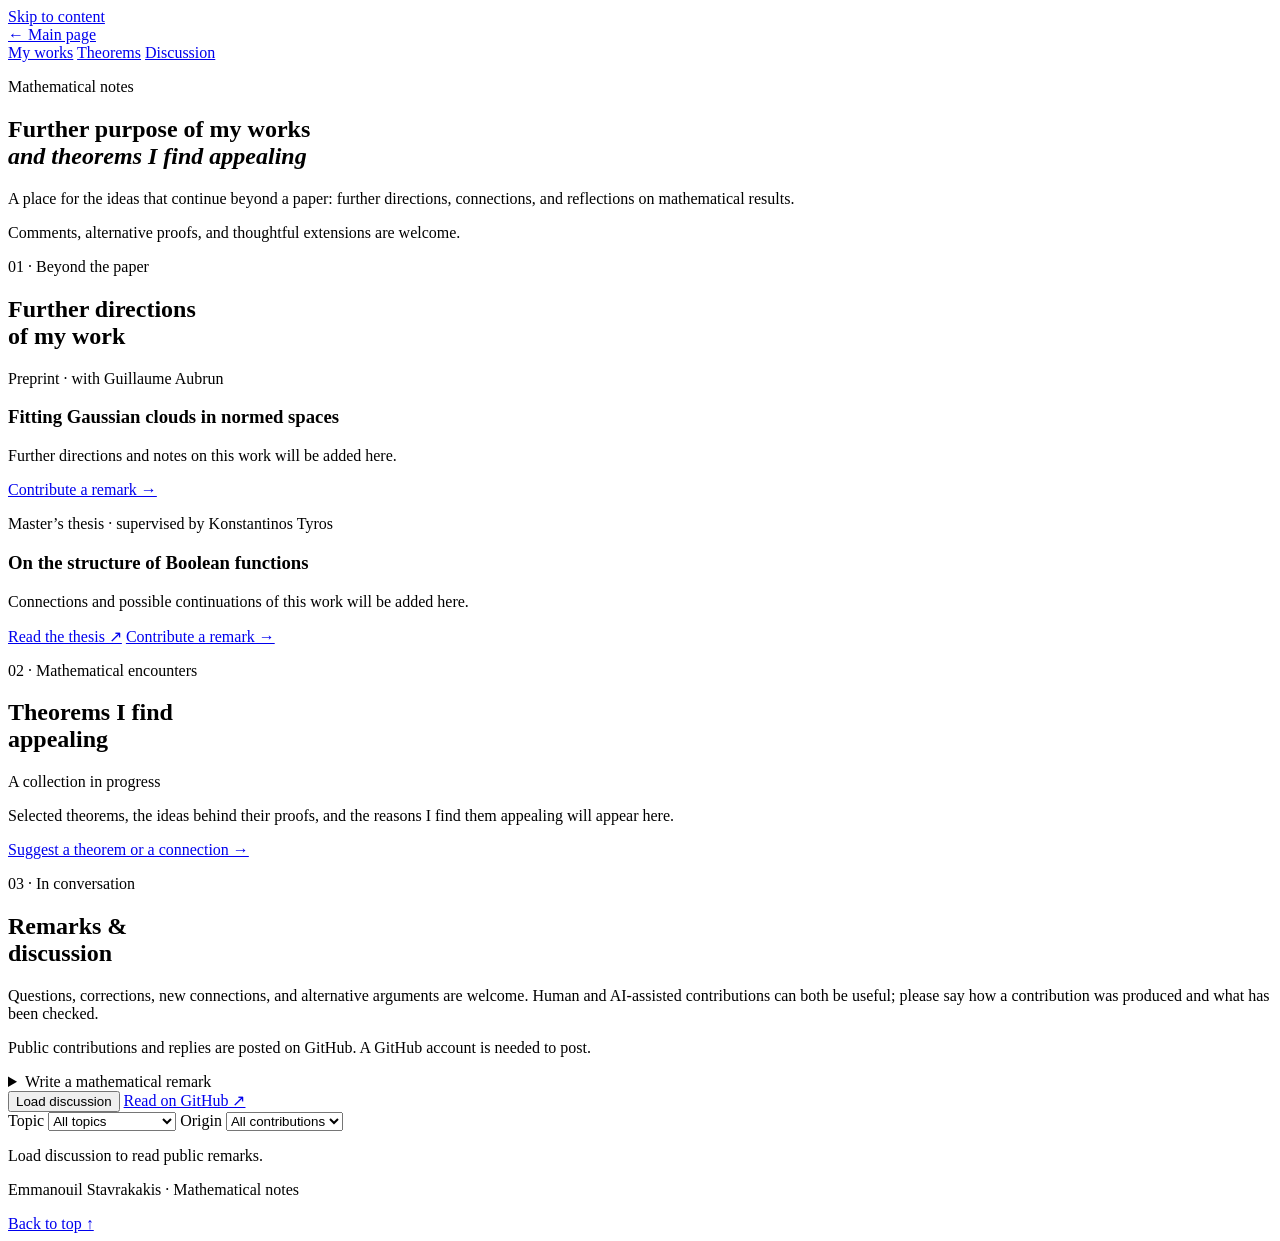
==== notebook.html @ df16bec6 "Add files via upload" ====
<!doctype html>
<html lang="en">
<head>
  <meta charset="utf-8">
  <meta name="viewport" content="width=device-width, initial-scale=1">
  <title>Mathematical notes | Emmanouil Stavrakakis</title>
  <meta name="description" content="Further purpose of my works and theorems I find appealing: mathematical notes, future directions, and discussion.">
  <meta name="color-scheme" content="light">
  <link rel="stylesheet" href="assets/notes.css">
  <script src="assets/notes.js" defer></script>
  <script src="assets/discussion.js" defer></script>
</head>
<body>
  <!-- EDITING GUIDE
    All visible text is here. Edit it with GitHub's pencil button.
    Search for EDIT below to find the main sections.
    Copy the commented article templates to add a direction or theorem.
    Styling is in assets/notes.css; discussion behaviour is in assets/*.js.
  -->
  <div id="math-notebook" data-preview="false"
       data-repository="emmanouilstavrakakis/emmanouilstavrakakis.github.io">
    <a class="nb-skip" href="#notes-main">Skip to content</a>
    <div class="nb-wrap">
      <header class="nb-header">
        <a class="nb-back" href="index.html">← Main page</a>
        <nav aria-label="Notes navigation">
          <a href="#directions">My works</a>
          <a href="#theorems">Theorems</a>
          <a href="#discussion">Discussion</a>
        </nav>
      </header>

      <main id="notes-main">
        <!-- EDIT: page title and introduction. -->
        <section class="nb-intro" aria-labelledby="notes-title">
          <p class="nb-eyebrow">Mathematical notes</p>
          <h1 id="notes-title">Further purpose of my works<br>
            <em>and theorems I find appealing</em></h1>
          <p class="nb-lead">A place for the ideas that continue beyond a paper:
            further directions, connections, and reflections on mathematical results.</p>
          <p class="nb-intro-note">Comments, alternative proofs, and thoughtful extensions are welcome.</p>
        </section>

        <!-- EDIT: future directions and notes on your own work. -->
        <section class="nb-section" id="directions" aria-labelledby="directions-title">
          <div class="nb-section-heading">
            <p class="nb-eyebrow">01 · Beyond the paper</p>
            <h2 id="directions-title">Further directions<br>of my work</h2>
          </div>
          <div class="nb-section-content">
            <article class="nb-entry" id="gaussian-clouds">
              <p class="nb-entry-label">Preprint · with Guillaume Aubrun</p>
              <h3>Fitting Gaussian clouds in normed spaces</h3>
              <!-- EDIT: replace this paragraph with your actual directions,
                   motivation, extensions, or clarifications for the paper. -->
              <p class="nb-pending">Further directions and notes on this work will be added here.</p>
              <a class="nb-small" href="#discussion" data-topic="gaussian-clouds">Contribute a remark →</a>
            </article>

            <article class="nb-entry" id="boolean-functions">
              <p class="nb-entry-label">Master’s thesis · supervised by Konstantinos Tyros</p>
              <h3>On the structure of Boolean functions</h3>
              <!-- EDIT: replace this paragraph with your actual notes. -->
              <p class="nb-pending">Connections and possible continuations of this work will be added here.</p>
              <p class="nb-links">
                <a href="https://pergamos.lib.uoa.gr/uoa/dl/object/3471182">Read the thesis ↗</a>
                <a href="#discussion" data-topic="boolean-functions">Contribute a remark →</a>
              </p>
            </article>

            <!-- ADD ANOTHER WORK: copy this article outside the comment.
            <article class="nb-entry" id="your-work-short-name">
              <p class="nb-entry-label">Paper or note · collaborators</p>
              <h3>Your work title</h3>
              <p>Your motivation and further directions.</p>
              <p>Your related question, extension, or clarification.</p>
              <p><a href="https://your-paper-link">Read the work</a></p>
              <a href="#discussion" data-topic="general">Contribute a remark →</a>
            </article>
            -->
          </div>
        </section>

        <!-- EDIT: your own selection of theorems. No favourites have been assumed. -->
        <section class="nb-section" id="theorems" aria-labelledby="theorems-title">
          <div class="nb-section-heading">
            <p class="nb-eyebrow">02 · Mathematical encounters</p>
            <h2 id="theorems-title">Theorems I find<br>appealing</h2>
          </div>
          <div class="nb-section-content">
            <!-- Remove this placeholder when you add your first theorem. -->
            <div class="nb-theorem-placeholder">
              <p class="nb-entry-label">A collection in progress</p>
              <p>Selected theorems, the ideas behind their proofs, and the reasons
                I find them appealing will appear here.</p>
            </div>

            <!-- ADD A THEOREM: copy this article outside the comment, then edit it.
              For simple notation, use <var>x</var>, <sup>2</sup>, <sub>n</sub>.
              For more complex expressions, use native MathML, or describe the
              statement in prose and link to the original source.

            <article class="nb-entry" id="theorem-short-name">
              <p class="nb-entry-label">Theorem · author and year</p>
              <h3>The theorem's name</h3>
              <blockquote class="nb-statement">
                <p>State the theorem precisely, including all assumptions.</p>
              </blockquote>
              <h4>Why I find it appealing</h4>
              <p>Your own explanation of the idea, surprise, or connection.</p>
              <details class="nb-proof">
                <summary>The idea of the proof</summary>
                <p>Your proof sketch, or a link to a full proof.</p>
              </details>
              <p><a href="https://your-reference-link">Reference</a></p>
              <a href="#discussion" data-topic="theorems">Discuss this theorem →</a>
            </article>
            -->
            <a class="nb-small" href="#discussion" data-topic="theorems">Suggest a theorem or a connection →</a>
          </div>
        </section>

        <section class="nb-section" id="discussion" aria-labelledby="discussion-title">
          <div class="nb-section-heading">
            <p class="nb-eyebrow">03 · In conversation</p>
            <h2 id="discussion-title">Remarks &amp;<br>discussion</h2>
          </div>
          <div class="nb-section-content">
            <p class="nb-discussion-intro">Questions, corrections, new connections, and alternative
              arguments are welcome. Human and AI-assisted contributions can both be useful;
              please say how a contribution was produced and what has been checked.</p>
            <p class="nb-small nb-muted">Public contributions and replies are posted on GitHub.
              A GitHub account is needed to post.</p>

            <details class="nb-composer" id="nb-composer">
              <summary>Write a mathematical remark</summary>
              <form id="nb-contribution-form">
                <div class="nb-form-row">
                  <label for="nb-topic">Regarding
                    <select id="nb-topic" name="topic">
                      <option value="gaussian-clouds">Gaussian clouds</option>
                      <option value="boolean-functions">Boolean functions</option>
                      <option value="theorems">An appealing theorem</option>
                      <option value="general">A general connection or remark</option>
                    </select>
                  </label>
                  <label for="nb-origin">Contribution origin
                    <select id="nb-origin" name="origin">
                      <option value="Human">Human</option>
                      <option value="AI-assisted">AI-assisted</option>
                      <option value="AI-generated">AI-generated</option>
                    </select>
                  </label>
                </div>
                <label for="nb-title">Title
                  <input id="nb-title" name="title" maxlength="160" required
                    placeholder="The result, question, or connection">
                </label>
                <label for="nb-message">Mathematical remark
                  <textarea id="nb-message" name="message" rows="6" maxlength="20000" required
                    placeholder="State the idea and its assumptions. Include references, what you checked, and any gaps. For AI contributions, mention the tool used. LaTeX is welcome."></textarea>
                </label>
                <button class="nb-button nb-primary" type="submit">Prepare a draft</button>
                <p class="nb-small nb-muted">Nothing is posted automatically. You review and submit the draft on GitHub.</p>
              </form>
              <div id="nb-draft" hidden>
                <label for="nb-draft-body">Your draft
                  <textarea id="nb-draft-body" rows="8" readonly></textarea>
                </label>
                <div class="nb-actions">
                  <button class="nb-button" id="nb-copy-draft" type="button">Copy draft</button>
                  <a class="nb-button nb-primary" id="nb-open-draft" href="https://github.com/emmanouilstavrakakis/emmanouilstavrakakis.github.io/issues/new"
                    target="_blank" rel="noopener noreferrer">Review on GitHub ↗</a>
                </div>
                <p class="nb-small" id="nb-draft-status" role="status" aria-live="polite"></p>
              </div>
            </details>

            <div class="nb-discussion-tools">
              <button class="nb-button" id="nb-load-discussion" type="button">Load discussion</button>
              <a class="nb-small" id="nb-all-discussion"
                href="https://github.com/emmanouilstavrakakis/emmanouilstavrakakis.github.io/issues?q=is%3Aissue%20notebook%20in%3Atitle"
                target="_blank" rel="noopener noreferrer">Read on GitHub ↗</a>
            </div>
            <div class="nb-form-row nb-filters">
              <label for="nb-filter-paper">Topic
                <select id="nb-filter-paper">
                  <option value="all">All topics</option>
                  <option value="gaussian-clouds">Gaussian clouds</option>
                  <option value="boolean-functions">Boolean functions</option>
                  <option value="theorems">Theorems</option>
                  <option value="general">General remarks</option>
                </select>
              </label>
              <label for="nb-filter-origin">Origin
                <select id="nb-filter-origin">
                  <option value="all">All contributions</option>
                  <option value="Human">Human</option>
                  <option value="AI-assisted">AI-assisted</option>
                  <option value="AI-generated">AI-generated</option>
                  <option value="Unspecified">Unspecified</option>
                </select>
              </label>
            </div>
            <p class="nb-status" id="nb-discussion-status" role="status" aria-live="polite">Load discussion to read public remarks.</p>
            <div id="nb-threads"></div>
            <button class="nb-button" id="nb-more-discussion" type="button" hidden>Load more</button>
            <noscript><p>JavaScript is needed for inline discussion. You can still use the GitHub link to read and post.</p></noscript>
          </div>
        </section>
      </main>

      <footer class="nb-footer">
        <p>Emmanouil Stavrakakis · Mathematical notes</p>
        <a href="#notes-main">Back to top ↑</a>
      </footer>
    </div>
  </div>
</body>
</html>
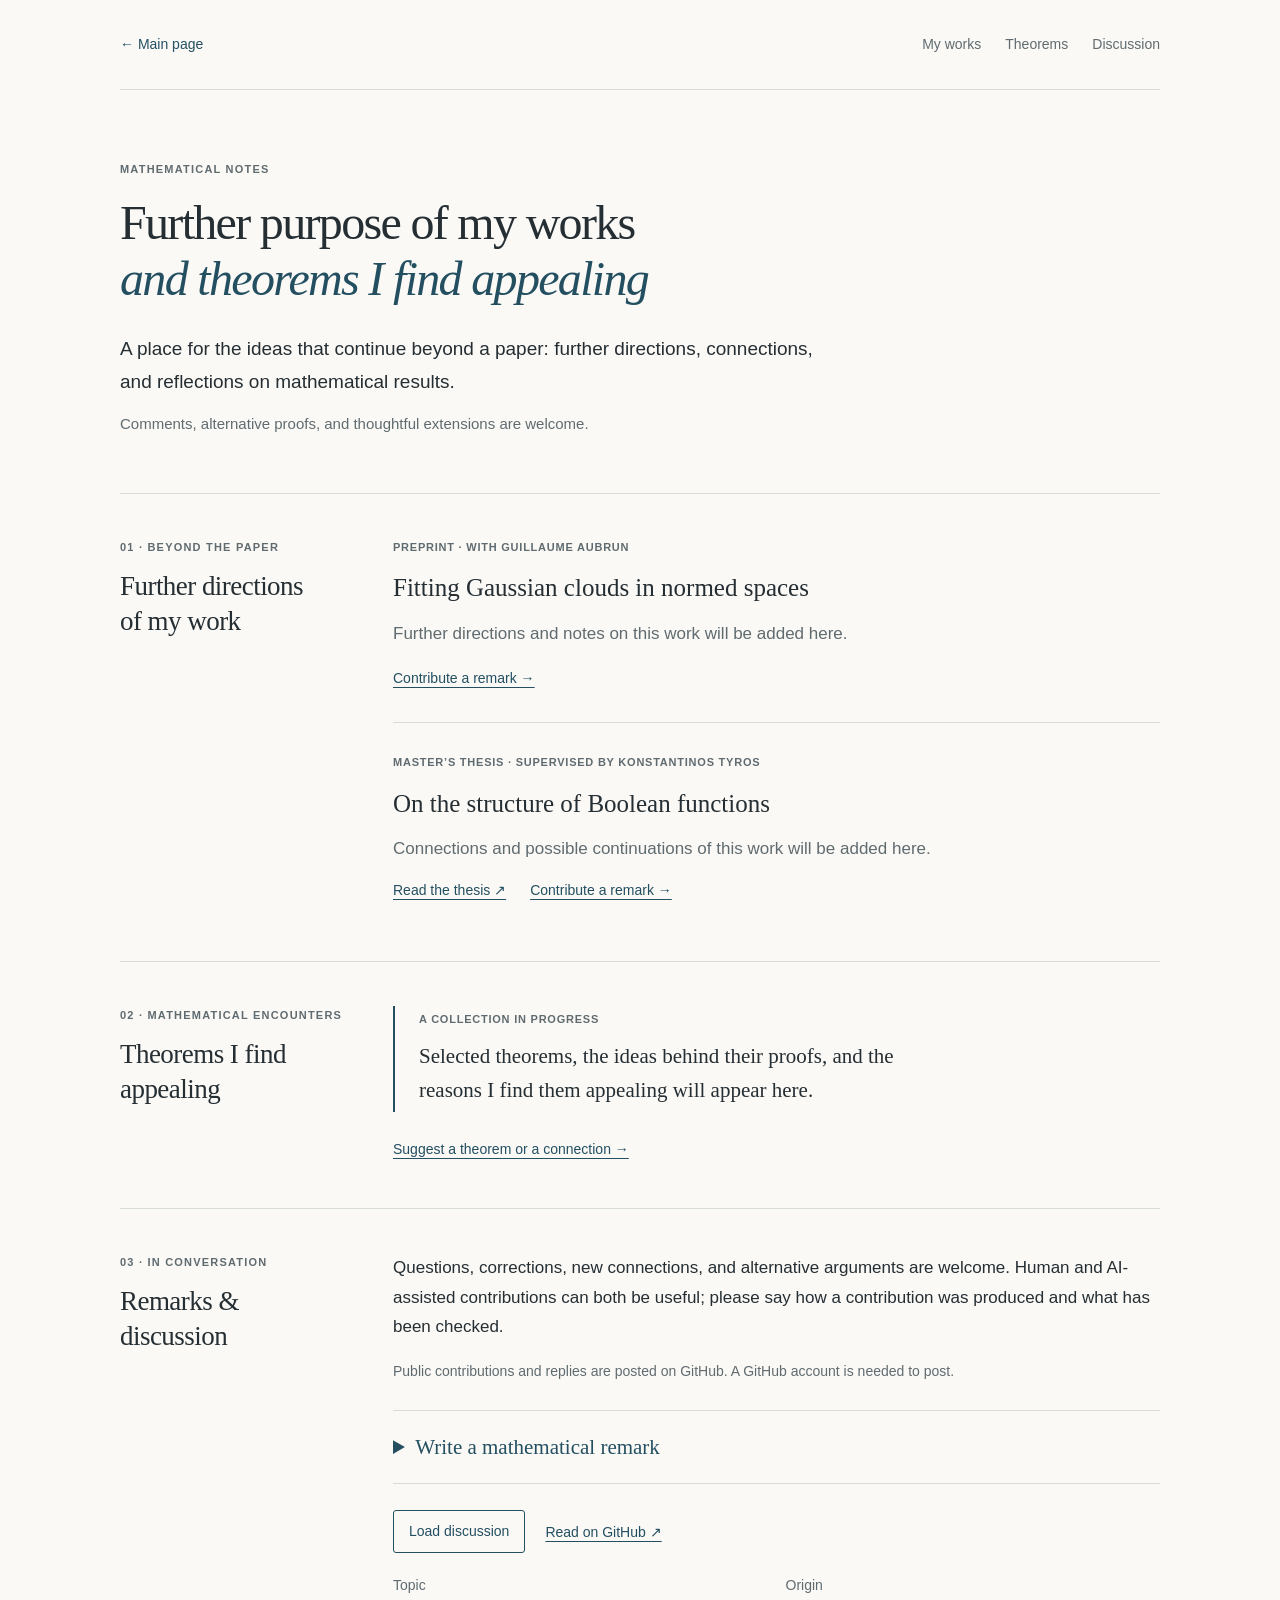
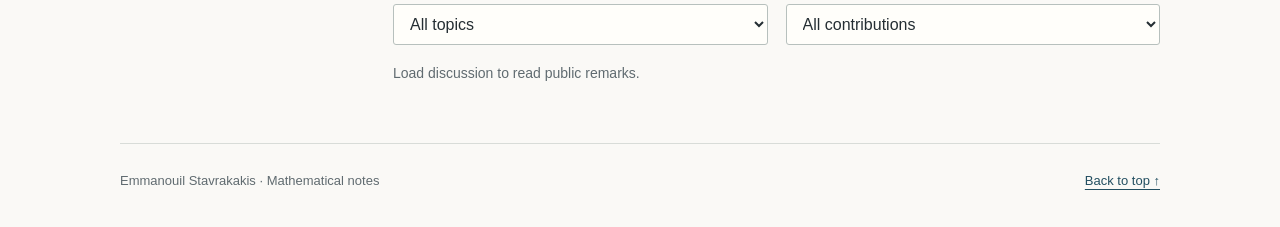
==== commit aa86367f: "Add files via upload" ====
--- a/notebook.html
+++ b/notebook.html
@@ -6,16 +6,16 @@
   <title>Mathematical notes | Emmanouil Stavrakakis</title>
   <meta name="description" content="Further purpose of my works and theorems I find appealing: mathematical notes, future directions, and discussion.">
   <meta name="color-scheme" content="light">
-  <link rel="stylesheet" href="assets/notes.css">
-  <script src="assets/notes.js" defer></script>
-  <script src="assets/discussion.js" defer></script>
+  <link rel="stylesheet" href="notes.css">
+  <script src="notes.js" defer></script>
+  <script src="discussion.js" defer></script>
 </head>
 <body>
   <!-- EDITING GUIDE
     All visible text is here. Edit it with GitHub's pencil button.
     Search for EDIT below to find the main sections.
     Copy the commented article templates to add a direction or theorem.
-    Styling is in assets/notes.css; discussion behaviour is in assets/*.js.
+    Styling is in notes.css; discussion behaviour is in *.js.
   -->
   <div id="math-notebook" data-preview="false"
        data-repository="emmanouilstavrakakis/emmanouilstavrakakis.github.io">
--- a/notes.css
+++ b/notes.css
@@ -0,0 +1,108 @@
+/* Colours and typography match the main page. All rules are scoped to this page. */
+body { margin: 0; }
+#math-notebook {
+  --nb-paper: #faf9f6;
+  --nb-ink: #252e33;
+  --nb-muted: #606b70;
+  --nb-accent: #234f61;
+  --nb-line: #d8dcd8;
+  --nb-wash: #f0f2ed;
+  background: var(--nb-paper);
+  color: var(--nb-ink);
+  font-family: -apple-system, BlinkMacSystemFont, "Segoe UI", sans-serif;
+  font-size: 17px;
+  line-height: 1.75;
+  -webkit-font-smoothing: antialiased;
+}
+#math-notebook * { box-sizing: border-box; }
+#math-notebook [hidden] { display: none !important; }
+#math-notebook .nb-wrap { width: min(1040px, calc(100% - 64px)); margin: auto; }
+#math-notebook a { color: var(--nb-accent); text-underline-offset: 4px; text-decoration-thickness: 1px; }
+#math-notebook a:hover { text-decoration-thickness: 2px; }
+#math-notebook :focus-visible { outline: 2px solid var(--nb-accent); outline-offset: 4px; }
+#math-notebook .nb-skip { position: absolute; left: 8px; top: 8px; transform: translateY(-180%); padding: 8px 16px; background: var(--nb-paper); z-index: 2; }
+#math-notebook .nb-skip:focus { transform: none; }
+#math-notebook .nb-header { display: flex; align-items: center; justify-content: space-between; gap: 20px; padding: 24px 0; border-bottom: 1px solid var(--nb-line); }
+#math-notebook .nb-header nav { display: flex; flex-wrap: wrap; gap: 8px 24px; }
+#math-notebook .nb-header a { font-size: 14px; padding: 8px 0; text-decoration: none; }
+#math-notebook .nb-header nav a { color: var(--nb-muted); }
+#math-notebook .nb-header a:hover { text-decoration: underline; }
+#math-notebook .nb-intro { padding: 70px 0 56px; max-width: 900px; }
+#math-notebook .nb-eyebrow, #math-notebook .nb-entry-label { color: var(--nb-muted); font-size: 11px; font-weight: 600; text-transform: uppercase; letter-spacing: .11em; }
+#math-notebook .nb-eyebrow { margin: 0 0 16px; }
+#math-notebook h1, #math-notebook h2, #math-notebook h3 { font-family: Georgia, "Times New Roman", serif; font-weight: 400; }
+#math-notebook h1 { font-size: clamp(32px, 4.6vw, 48px); line-height: 1.18; letter-spacing: -.035em; margin: 0 0 24px; }
+#math-notebook h1 em { color: var(--nb-accent); font-weight: 400; }
+#math-notebook .nb-lead { font-size: 19px; max-width: 710px; margin: 0 0 12px; }
+#math-notebook .nb-intro-note { color: var(--nb-muted); font-size: 15px; margin: 0; }
+#math-notebook .nb-section { display: grid; grid-template-columns: 225px minmax(0, 1fr); gap: 48px; padding: 44px 0; border-top: 1px solid var(--nb-line); scroll-margin-top: 24px; }
+#math-notebook .nb-section-heading .nb-eyebrow { font-size: 11px; margin-bottom: 12px; }
+#math-notebook h2 { margin: 0; font-size: 27px; letter-spacing: -.02em; line-height: 1.3; }
+#math-notebook h3 { font-size: 25px; line-height: 1.35; margin: 0 0 14px; }
+#math-notebook h4 { font-size: 16px; margin: 24px 0 10px; font-weight: 600; }
+#math-notebook p { margin-top: 0; }
+#math-notebook .nb-entry-label { margin: 0 0 10px; letter-spacing: .07em; }
+#math-notebook .nb-entry + .nb-entry { margin-top: 30px; padding-top: 30px; border-top: 1px solid var(--nb-line); }
+#math-notebook .nb-entry p { margin-bottom: 14px; }
+#math-notebook .nb-pending { color: var(--nb-muted); }
+#math-notebook .nb-links { display: flex; flex-wrap: wrap; gap: 10px 24px; font-size: 14px; }
+#math-notebook .nb-small { font-size: 14px; }
+#math-notebook .nb-muted { color: var(--nb-muted); }
+#math-notebook .nb-theorem-placeholder { border-left: 2px solid var(--nb-accent); padding: 4px 0 4px 24px; margin-bottom: 22px; }
+#math-notebook .nb-theorem-placeholder p:last-child { margin-bottom: 0; max-width: 540px; font-family: Georgia, "Times New Roman", serif; font-size: 21px; line-height: 1.65; }
+#math-notebook .nb-statement { margin: 20px 0; padding: 18px 24px; background: var(--nb-wash); border-left: 2px solid var(--nb-accent); }
+#math-notebook .nb-statement p:last-child { margin-bottom: 0; }
+#math-notebook .nb-proof { margin: 20px 0; }
+#math-notebook .nb-proof p { margin-top: 14px; }
+#math-notebook summary { color: var(--nb-accent); padding: 10px 0; }
+#math-notebook .nb-composer { margin: 26px 0; border-top: 1px solid var(--nb-line); border-bottom: 1px solid var(--nb-line); padding: 8px 0; }
+#math-notebook .nb-composer summary { font-family: Georgia, "Times New Roman", serif; font-size: 21px; }
+#math-notebook form { margin: 18px 0; }
+#math-notebook label { display: block; font-size: 14px; color: var(--nb-muted); }
+#math-notebook label + label { margin-top: 16px; }
+#math-notebook input, #math-notebook select, #math-notebook textarea { display: block; width: 100%; min-width: 0; padding: 10px 12px; margin: 6px 0 16px; border: 1px solid #b7c0bd; border-radius: 3px; background: #fffefa; color: var(--nb-ink); font: inherit; font-size: 16px; line-height: 1.5; }
+#math-notebook textarea { resize: vertical; }
+#math-notebook textarea[readonly] { font-family: ui-monospace, monospace; font-size: 14px; }
+#math-notebook .nb-form-row { display: grid; grid-template-columns: 1fr 1fr; gap: 18px; }
+#math-notebook .nb-form-row label { margin: 0; }
+#math-notebook .nb-button { display: inline-block; padding: 9px 15px; border: 1px solid var(--nb-accent); border-radius: 3px; background: transparent; color: var(--nb-accent); font: inherit; font-size: 14px; line-height: 1.65; text-decoration: none; }
+#math-notebook .nb-button:hover { background: var(--nb-wash); text-decoration: none; }
+#math-notebook .nb-primary { background: var(--nb-accent); color: #fff; }
+#math-notebook .nb-primary:hover { background: #193d4d; }
+#math-notebook .nb-button:disabled { opacity: .6; }
+#math-notebook form > .nb-small { margin: 12px 0 0; }
+#math-notebook .nb-actions, #math-notebook .nb-discussion-tools { display: flex; align-items: center; flex-wrap: wrap; gap: 12px 20px; }
+#math-notebook .nb-discussion-tools { margin-bottom: 20px; }
+#math-notebook #nb-draft { padding: 10px 0; }
+#math-notebook #nb-draft-status { margin-top: 12px; }
+#math-notebook .nb-status, #math-notebook .nb-empty { color: var(--nb-muted); font-size: 14px; }
+#math-notebook .nb-thread { margin-top: 24px; padding-top: 24px; border-top: 1px solid var(--nb-line); }
+#math-notebook .nb-thread h3 { margin: 12px 0 8px; font-size: 22px; overflow-wrap: anywhere; }
+#math-notebook .nb-badges { display: flex; flex-wrap: wrap; gap: 6px 14px; color: var(--nb-muted); font-size: 12px; }
+#math-notebook .nb-thread-body, #math-notebook .nb-reply p { white-space: pre-wrap; overflow-wrap: anywhere; }
+#math-notebook .nb-thread-body { margin: 16px 0; }
+#math-notebook .nb-reply { padding: 16px 0 0 18px; margin-top: 16px; border-left: 1px solid var(--nb-line); }
+#math-notebook .nb-footer { display: flex; flex-wrap: wrap; justify-content: space-between; gap: 12px; border-top: 1px solid var(--nb-line); padding: 26px 0 34px; color: var(--nb-muted); font-size: 13px; }
+#math-notebook .nb-footer p { margin: 0; }
+@media (max-width: 760px) {
+  #math-notebook .nb-section { grid-template-columns: 180px minmax(0, 1fr); gap: 28px; }
+  #math-notebook .nb-form-row { grid-template-columns: 1fr; gap: 0; }
+}
+@media (max-width: 580px) {
+  #math-notebook .nb-wrap { width: calc(100% - 40px); }
+  #math-notebook .nb-header { align-items: flex-start; flex-direction: column; gap: 6px; padding: 16px 0; }
+  #math-notebook .nb-header nav { gap: 6px 20px; }
+  #math-notebook .nb-intro { padding: 42px 0 36px; }
+  #math-notebook h1 { font-size: 33px; }
+  #math-notebook .nb-lead { font-size: 18px; }
+  #math-notebook .nb-section { grid-template-columns: 1fr; gap: 24px; padding: 32px 0; }
+  #math-notebook h2 { font-size: 27px; }
+}
+@media print {
+  #math-notebook { background: white; font-size: 11pt; }
+  #math-notebook .nb-wrap { width: 100%; }
+  #math-notebook .nb-header, #math-notebook .nb-footer, #math-notebook #discussion, #math-notebook .nb-skip { display: none; }
+  #math-notebook .nb-intro { padding-top: 0; }
+  #math-notebook .nb-section { grid-template-columns: 150px 1fr; gap: 20px; }
+  #math-notebook .nb-entry { break-inside: avoid; }
+}
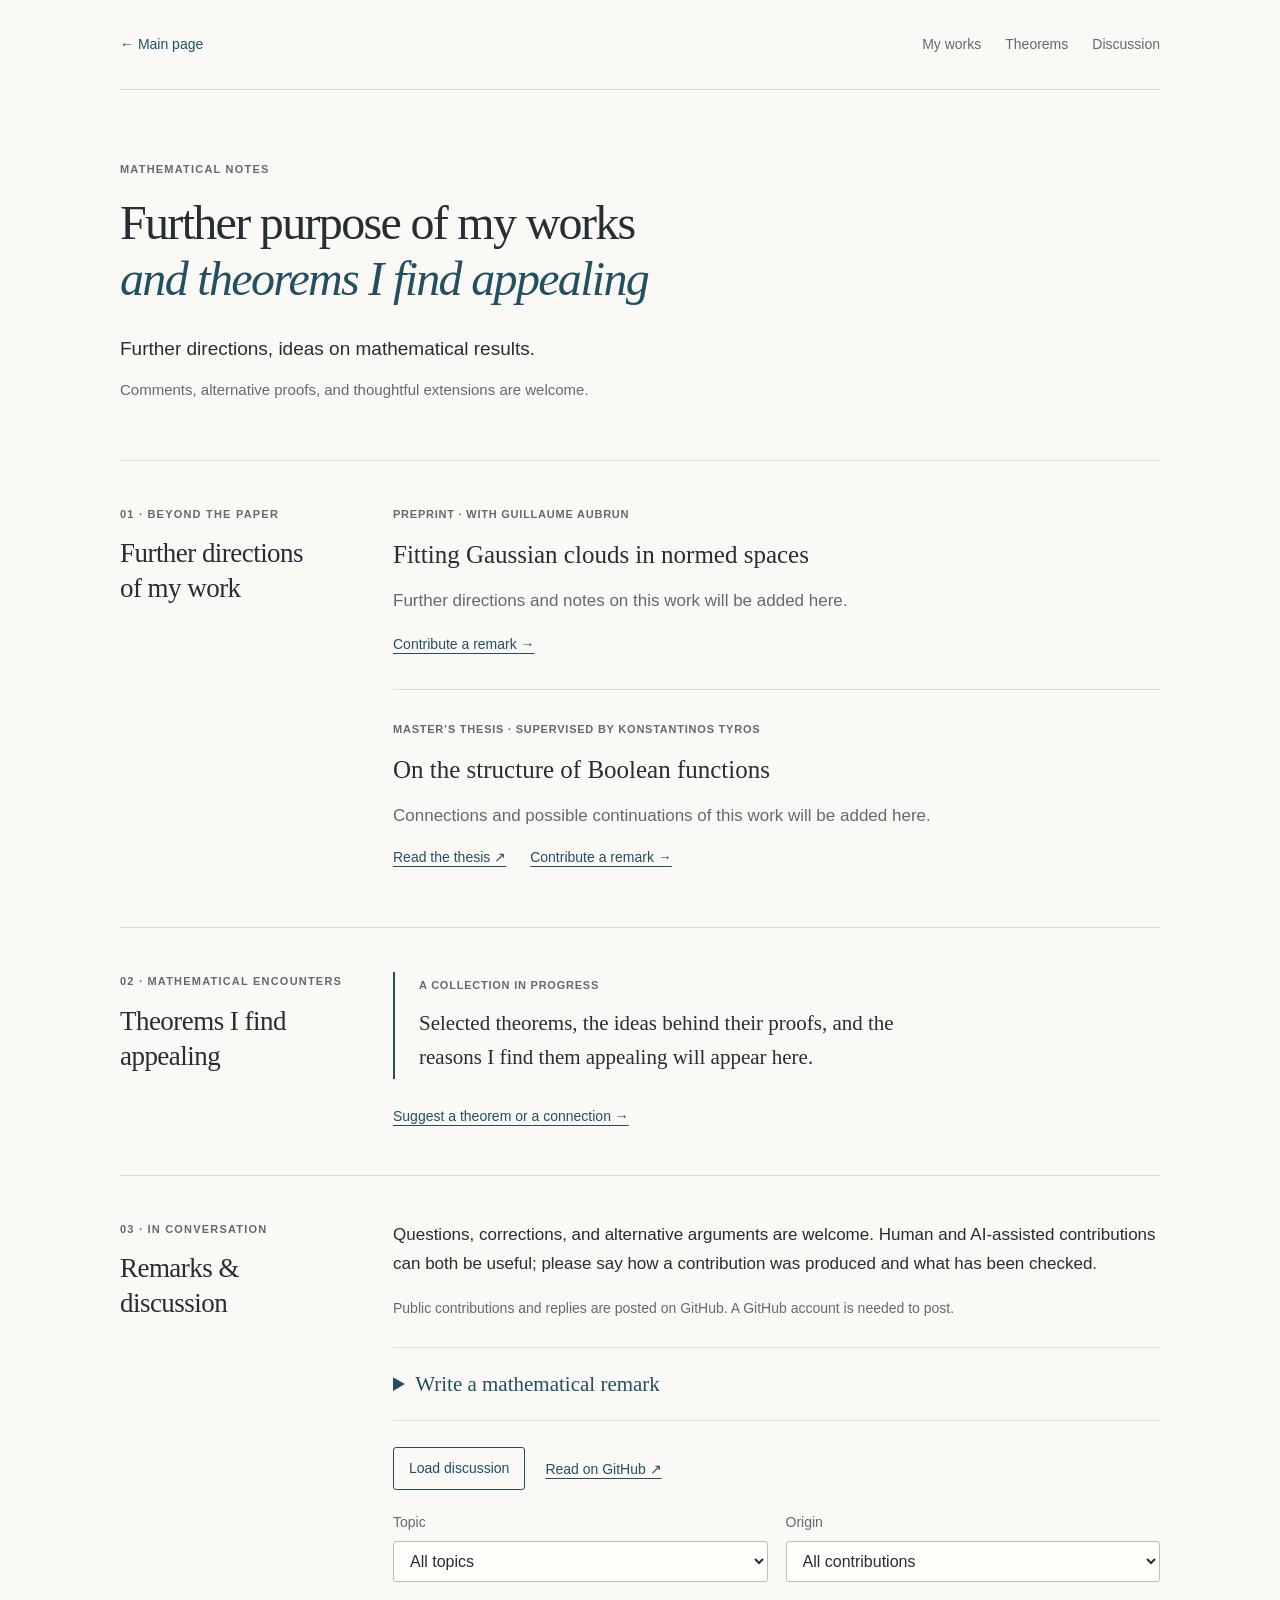
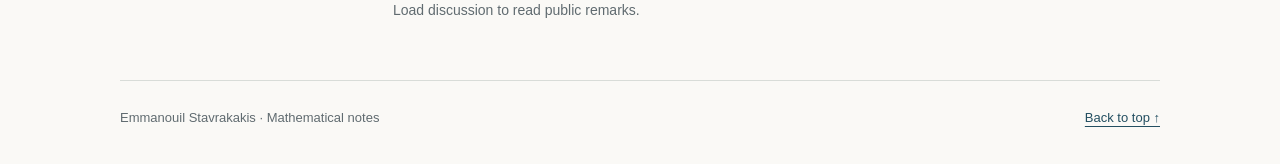
==== commit e31f93d0: "Update notebook.html" ====
--- a/notebook.html
+++ b/notebook.html
@@ -4,7 +4,7 @@
   <meta charset="utf-8">
   <meta name="viewport" content="width=device-width, initial-scale=1">
   <title>Mathematical notes | Emmanouil Stavrakakis</title>
-  <meta name="description" content="Further purpose of my works and theorems I find appealing: mathematical notes, future directions, and discussion.">
+  <meta name="description" content="Further progress of my works and problems I find interesting: mathematical notes, future directions, and discussion.">
   <meta name="color-scheme" content="light">
   <link rel="stylesheet" href="notes.css">
   <script src="notes.js" defer></script>
@@ -36,8 +36,8 @@
           <p class="nb-eyebrow">Mathematical notes</p>
           <h1 id="notes-title">Further purpose of my works<br>
             <em>and theorems I find appealing</em></h1>
-          <p class="nb-lead">A place for the ideas that continue beyond a paper:
-            further directions, connections, and reflections on mathematical results.</p>
+          <p class="nb-lead">
+            Further directions, ideas on mathematical results.</p>
           <p class="nb-intro-note">Comments, alternative proofs, and thoughtful extensions are welcome.</p>
         </section>
 
@@ -126,7 +126,7 @@
             <h2 id="discussion-title">Remarks &amp;<br>discussion</h2>
           </div>
           <div class="nb-section-content">
-            <p class="nb-discussion-intro">Questions, corrections, new connections, and alternative
+            <p class="nb-discussion-intro">Questions, corrections, and alternative
               arguments are welcome. Human and AI-assisted contributions can both be useful;
               please say how a contribution was produced and what has been checked.</p>
             <p class="nb-small nb-muted">Public contributions and replies are posted on GitHub.
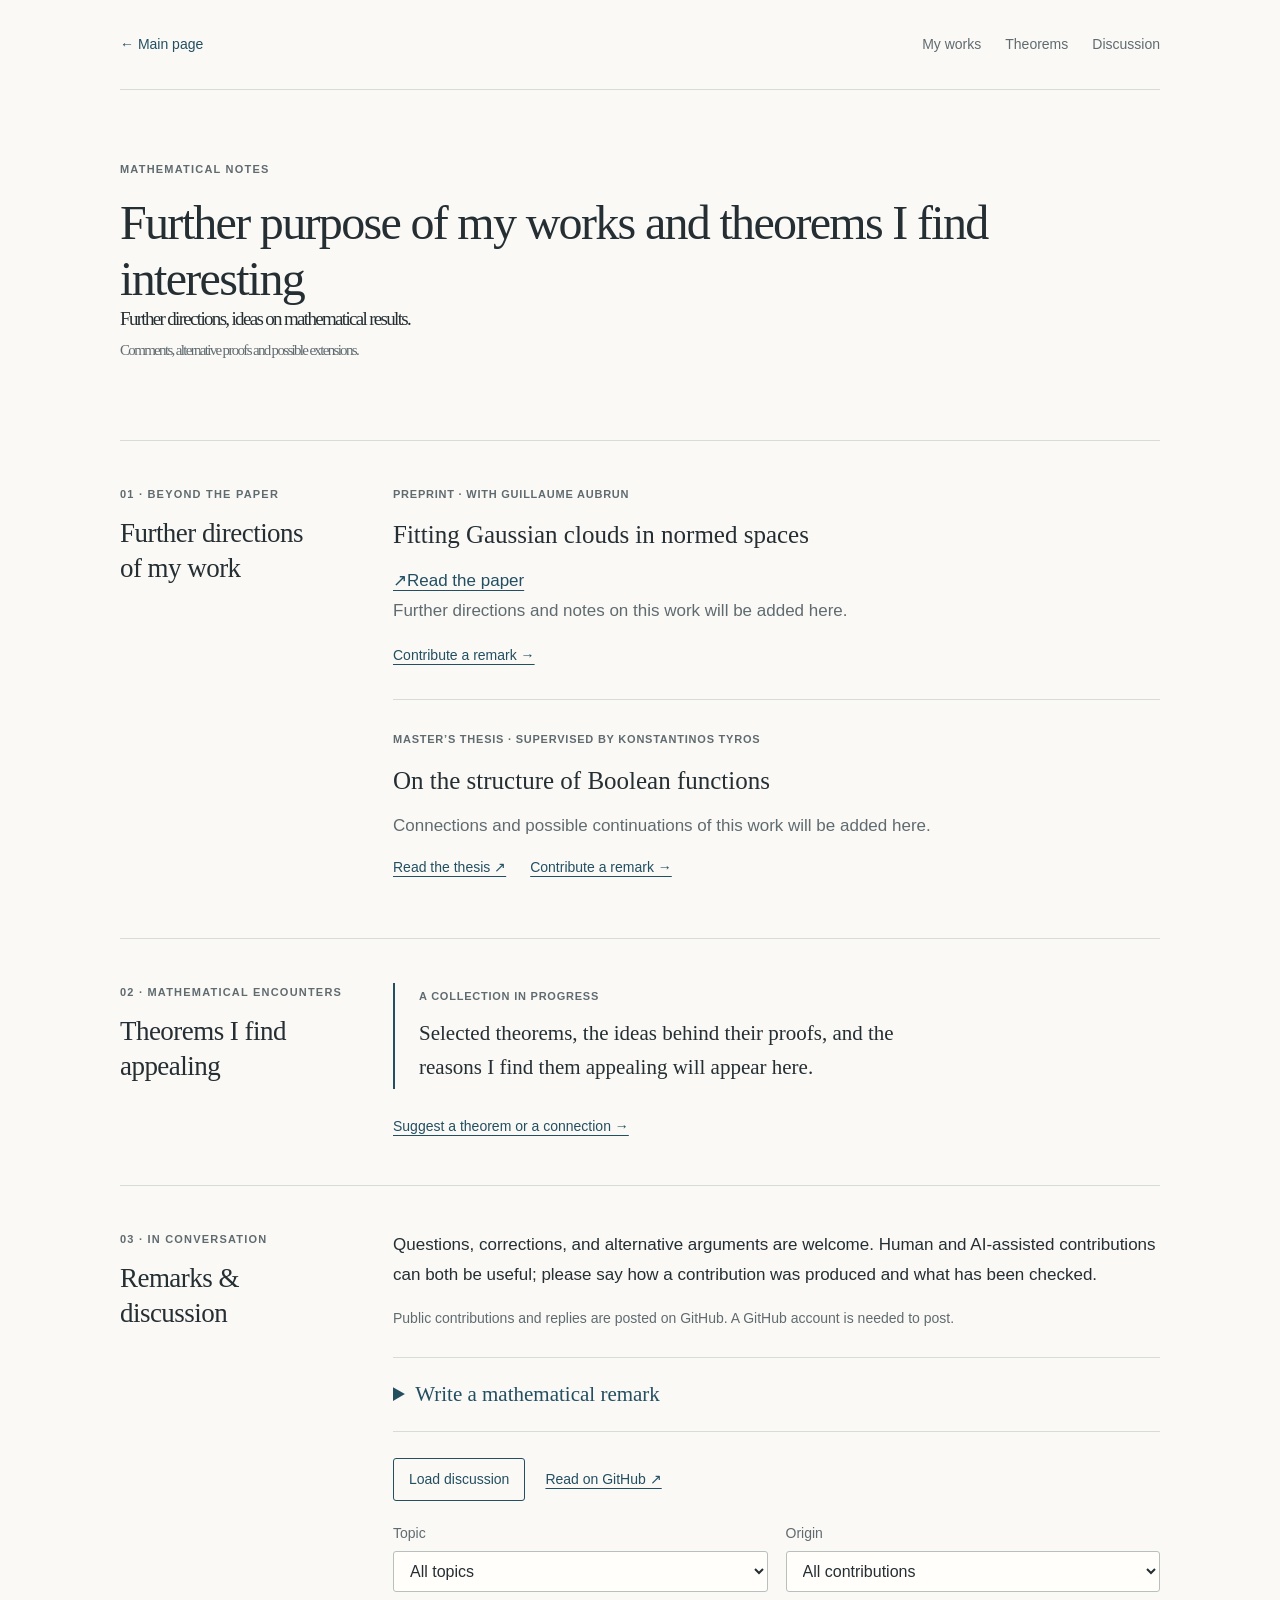
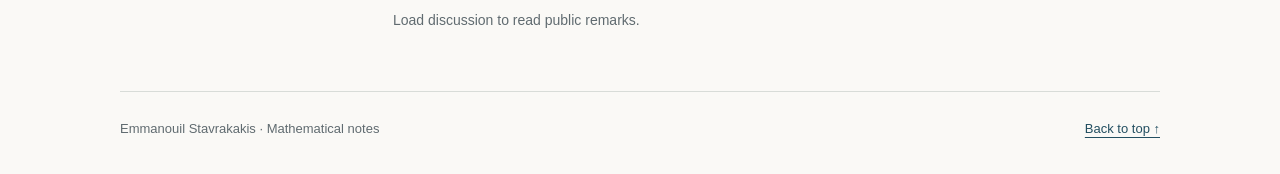
==== commit ca66bba9: "notebook.html" ====
--- a/notebook.html
+++ b/notebook.html
@@ -34,11 +34,10 @@
         <!-- EDIT: page title and introduction. -->
         <section class="nb-intro" aria-labelledby="notes-title">
           <p class="nb-eyebrow">Mathematical notes</p>
-          <h1 id="notes-title">Further purpose of my works<br>
-            <em>and theorems I find appealing</em></h1>
+          <h1 id="notes-title">Further purpose of my works and theorems I find interesting<br>
           <p class="nb-lead">
             Further directions, ideas on mathematical results.</p>
-          <p class="nb-intro-note">Comments, alternative proofs, and thoughtful extensions are welcome.</p>
+          <p class="nb-intro-note">Comments, alternative proofs and possible extensions.</p>
         </section>
 
         <!-- EDIT: future directions and notes on your own work. -->
@@ -51,6 +50,7 @@
             <article class="nb-entry" id="gaussian-clouds">
               <p class="nb-entry-label">Preprint · with Guillaume Aubrun</p>
               <h3>Fitting Gaussian clouds in normed spaces</h3>
+              <a href="https://arxiv.org/pdf/2610.20299">↗Read the paper</a>
               <!-- EDIT: replace this paragraph with your actual directions,
                    motivation, extensions, or clarifications for the paper. -->
               <p class="nb-pending">Further directions and notes on this work will be added here.</p>
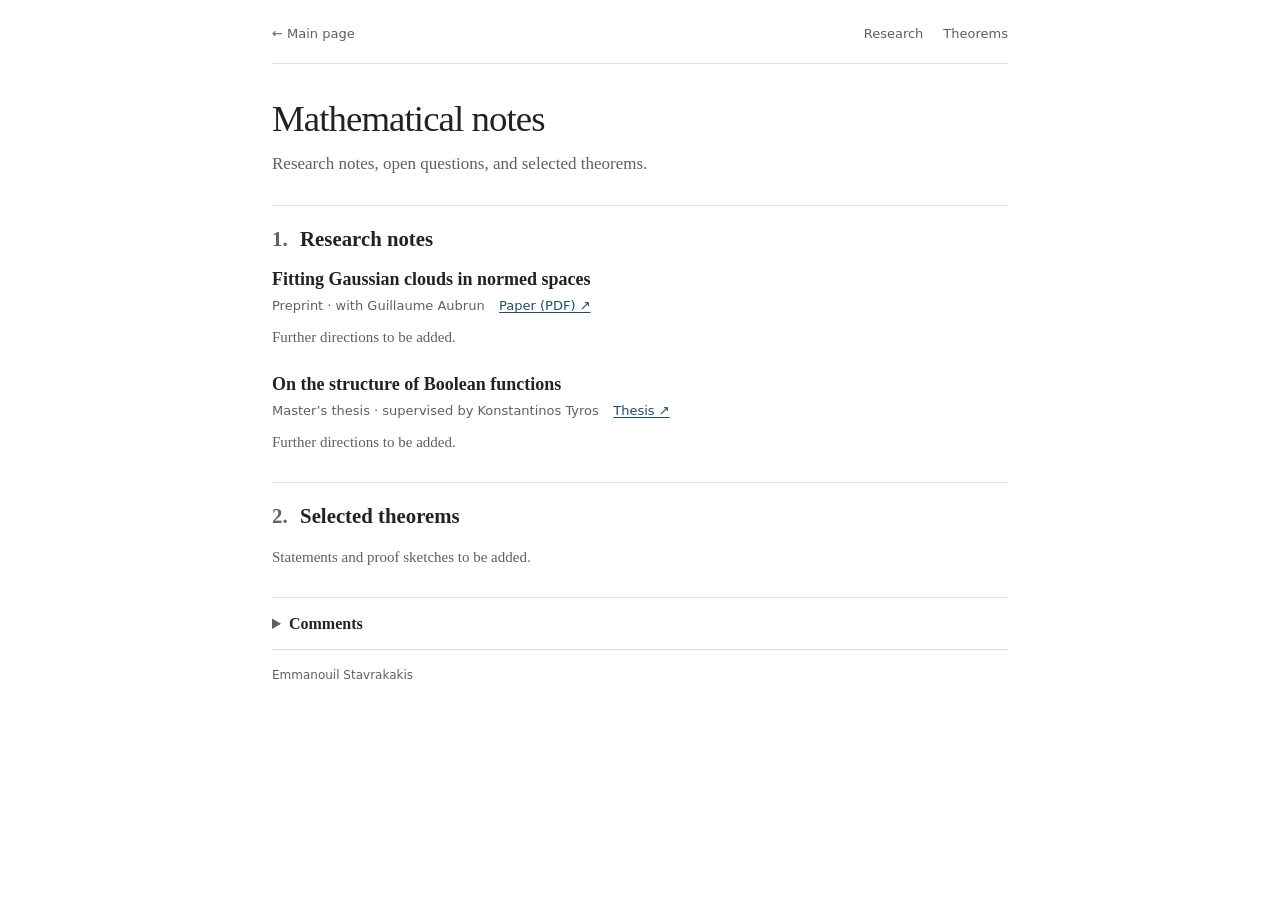
==== commit feba0181: "Add files via upload" ====
--- a/notebook.html
+++ b/notebook.html
@@ -3,216 +3,288 @@
 <head>
   <meta charset="utf-8">
   <meta name="viewport" content="width=device-width, initial-scale=1">
+  <meta name="description" content="Research notes, open questions, and selected theorems by Emmanouil Stavrakakis.">
+  <meta name="color-scheme" content="light">
   <title>Mathematical notes | Emmanouil Stavrakakis</title>
-  <meta name="description" content="Further progress of my works and problems I find interesting: mathematical notes, future directions, and discussion.">
-  <meta name="color-scheme" content="light">
-  <link rel="stylesheet" href="notes.css">
-  <script src="notes.js" defer></script>
-  <script src="discussion.js" defer></script>
+
+  <!-- All styling is included here. No external CSS or JavaScript is needed. -->
+  <style>
+    :root {
+      color-scheme: light;
+      --ink: #222222;
+      --muted: #606060;
+      --rule: #dededb;
+      --link: #234c68;
+      --serif: "Palatino Linotype", "Book Antiqua", Palatino, Georgia, serif;
+      --sans: system-ui, -apple-system, BlinkMacSystemFont, "Segoe UI", sans-serif;
+    }
+
+    * { box-sizing: border-box; }
+
+    body {
+      margin: 0;
+      background: #ffffff;
+      color: var(--ink);
+      font-family: var(--serif);
+      font-size: 1.0625rem;
+      line-height: 1.6;
+    }
+
+    a {
+      color: var(--link);
+      text-underline-offset: 0.18em;
+      text-decoration-thickness: 1px;
+    }
+
+    a:hover { text-decoration-thickness: 2px; }
+
+    :focus-visible {
+      outline: 2px solid var(--link);
+      outline-offset: 4px;
+    }
+
+    .nb-skip {
+      position: absolute;
+      top: 0.75rem;
+      left: 1rem;
+      z-index: 1;
+      padding: 0.4rem 0.75rem;
+      background: #ffffff;
+      transform: translateY(-200%);
+    }
+
+    .nb-skip:focus { transform: translateY(0); }
+
+    .nb-wrap {
+      width: min(100% - 3rem, 46rem);
+      margin-inline: auto;
+    }
+
+    .nb-header {
+      display: flex;
+      flex-wrap: wrap;
+      align-items: center;
+      justify-content: space-between;
+      gap: 0.5rem 1.5rem;
+      padding-block: 1.25rem 0.9rem;
+      border-bottom: 1px solid var(--rule);
+      font-family: var(--sans);
+      font-size: 0.8125rem;
+    }
+
+    .nb-header nav {
+      display: flex;
+      flex-wrap: wrap;
+      gap: 0.4rem 1.25rem;
+    }
+
+    .nb-header a {
+      display: inline-block;
+      padding-block: 0.25rem;
+      color: var(--muted);
+      text-decoration: none;
+    }
+
+    .nb-header a:hover { text-decoration: underline; }
+
+    .nb-intro { margin-block: 2rem 1.75rem; }
+
+    h1, h2, h3 {
+      line-height: 1.25;
+      font-weight: 600;
+      overflow-wrap: break-word;
+    }
+
+    h1 {
+      margin: 0 0 0.5rem;
+      font-size: clamp(1.85rem, 4vw, 2.3rem);
+      font-weight: 400;
+      letter-spacing: -0.025em;
+    }
+
+    .nb-lead {
+      margin: 0;
+      color: var(--muted);
+    }
+
+    .nb-section {
+      margin-block: 0 1.75rem;
+      padding-top: 1.25rem;
+      border-top: 1px solid var(--rule);
+      scroll-margin-top: 1rem;
+    }
+
+    h2 {
+      margin: 0 0 1rem;
+      font-size: 1.3rem;
+    }
+
+    .nb-number {
+      margin-right: 0.35em;
+      color: var(--muted);
+      font-variant-numeric: lining-nums tabular-nums;
+    }
+
+    .nb-entry + .nb-entry { margin-top: 1.5rem; }
+
+    h3 {
+      margin: 0 0 0.35rem;
+      font-size: 1.125rem;
+    }
+
+    p { margin: 0.6rem 0 0; }
+
+    .nb-meta {
+      display: flex;
+      flex-wrap: wrap;
+      align-items: baseline;
+      gap: 0.2rem 0.9rem;
+      margin: 0;
+      color: var(--muted);
+      font-family: var(--sans);
+      font-size: 0.8125rem;
+      line-height: 1.6;
+    }
+
+    .nb-meta a { white-space: nowrap; }
+
+    .nb-pending {
+      margin-top: 0.5rem;
+      color: var(--muted);
+      font-size: 0.9375rem;
+    }
+
+    /* Optional theorem and proof styles for future entries. */
+    .nb-statement {
+      margin-block: 0.85rem;
+      padding-left: 1rem;
+      border-left: 2px solid var(--rule);
+      font-style: italic;
+    }
+
+    .nb-statement strong { font-style: normal; }
+
+    math { font-family: "Cambria Math", "STIX Two Math", math; }
+
+    .nb-comments {
+      margin-top: 0.25rem;
+      padding-block: 0.8rem;
+      border-block: 1px solid var(--rule);
+      scroll-margin-top: 1rem;
+    }
+
+    .nb-comments summary {
+      width: fit-content;
+      cursor: pointer;
+      font-size: 1rem;
+      font-weight: 600;
+    }
+
+    .nb-comments summary::marker { color: var(--muted); }
+
+    .nb-comments p {
+      margin-top: 0.6rem;
+      font-size: 0.9375rem;
+    }
+
+    .nb-comment-note { color: var(--muted); }
+
+    .nb-footer {
+      padding-block: 1rem 1.5rem;
+      color: var(--muted);
+      font-family: var(--sans);
+      font-size: 0.75rem;
+    }
+
+    .nb-footer p { margin: 0; }
+
+    @media (max-width: 480px) {
+      .nb-wrap { width: calc(100% - 2rem); }
+      .nb-header { gap: 0.35rem 1rem; }
+      .nb-header nav { gap: 0.4rem 1rem; }
+      .nb-intro { margin-top: 1.5rem; }
+    }
+
+    @media print {
+      body { font-size: 11pt; }
+      .nb-wrap { width: 100%; max-width: none; }
+      .nb-header, .nb-comments, .nb-skip { display: none; }
+      .nb-intro { margin-top: 0; }
+      a { color: inherit; }
+      .nb-entry { break-inside: avoid; }
+    }
+  </style>
 </head>
 <body>
-  <!-- EDITING GUIDE
-    All visible text is here. Edit it with GitHub's pencil button.
-    Search for EDIT below to find the main sections.
-    Copy the commented article templates to add a direction or theorem.
-    Styling is in notes.css; discussion behaviour is in *.js.
-  -->
-  <div id="math-notebook" data-preview="false"
-       data-repository="emmanouilstavrakakis/emmanouilstavrakakis.github.io">
+  <div id="math-notebook">
     <a class="nb-skip" href="#notes-main">Skip to content</a>
+
     <div class="nb-wrap">
       <header class="nb-header">
-        <a class="nb-back" href="index.html">← Main page</a>
+        <a href="index.html">← Main page</a>
         <nav aria-label="Notes navigation">
-          <a href="#directions">My works</a>
+          <a href="#directions">Research</a>
           <a href="#theorems">Theorems</a>
-          <a href="#discussion">Discussion</a>
         </nav>
       </header>
 
-      <main id="notes-main">
-        <!-- EDIT: page title and introduction. -->
-        <section class="nb-intro" aria-labelledby="notes-title">
-          <p class="nb-eyebrow">Mathematical notes</p>
-          <h1 id="notes-title">Further purpose of my works and theorems I find interesting<br>
-          <p class="nb-lead">
-            Further directions, ideas on mathematical results.</p>
-          <p class="nb-intro-note">Comments, alternative proofs and possible extensions.</p>
+      <main id="notes-main" tabindex="-1">
+        <header class="nb-intro">
+          <h1>Mathematical notes</h1>
+          <p class="nb-lead">Research notes, open questions, and selected theorems.</p>
+        </header>
+
+        <section class="nb-section" id="directions" aria-labelledby="directions-title">
+          <h2 id="directions-title"><span class="nb-number">1.</span> Research notes</h2>
+
+          <!-- EDIT: replace the short placeholders with your notes. -->
+          <article class="nb-entry" id="gaussian-clouds" aria-labelledby="gaussian-title">
+            <h3 id="gaussian-title">Fitting Gaussian clouds in normed spaces</h3>
+            <p class="nb-meta">
+              <span>Preprint · with Guillaume Aubrun</span>
+              <a href="https://arxiv.org/pdf/2610.20299">Paper (PDF) ↗</a>
+            </p>
+            <p class="nb-pending">Further directions to be added.</p>
+          </article>
+
+          <article class="nb-entry" id="boolean-functions" aria-labelledby="boolean-title">
+            <h3 id="boolean-title">On the structure of Boolean functions</h3>
+            <p class="nb-meta">
+              <span>Master’s thesis · supervised by Konstantinos Tyros</span>
+              <a href="https://pergamos.lib.uoa.gr/uoa/dl/object/3471182">Thesis ↗</a>
+            </p>
+            <p class="nb-pending">Further directions to be added.</p>
+          </article>
         </section>
 
-        <!-- EDIT: future directions and notes on your own work. -->
-        <section class="nb-section" id="directions" aria-labelledby="directions-title">
-          <div class="nb-section-heading">
-            <p class="nb-eyebrow">01 · Beyond the paper</p>
-            <h2 id="directions-title">Further directions<br>of my work</h2>
-          </div>
-          <div class="nb-section-content">
-            <article class="nb-entry" id="gaussian-clouds">
-              <p class="nb-entry-label">Preprint · with Guillaume Aubrun</p>
-              <h3>Fitting Gaussian clouds in normed spaces</h3>
-              <a href="https://arxiv.org/pdf/2610.20299">↗Read the paper</a>
-              <!-- EDIT: replace this paragraph with your actual directions,
-                   motivation, extensions, or clarifications for the paper. -->
-              <p class="nb-pending">Further directions and notes on this work will be added here.</p>
-              <a class="nb-small" href="#discussion" data-topic="gaussian-clouds">Contribute a remark →</a>
-            </article>
-
-            <article class="nb-entry" id="boolean-functions">
-              <p class="nb-entry-label">Master’s thesis · supervised by Konstantinos Tyros</p>
-              <h3>On the structure of Boolean functions</h3>
-              <!-- EDIT: replace this paragraph with your actual notes. -->
-              <p class="nb-pending">Connections and possible continuations of this work will be added here.</p>
-              <p class="nb-links">
-                <a href="https://pergamos.lib.uoa.gr/uoa/dl/object/3471182">Read the thesis ↗</a>
-                <a href="#discussion" data-topic="boolean-functions">Contribute a remark →</a>
-              </p>
-            </article>
-
-            <!-- ADD ANOTHER WORK: copy this article outside the comment.
-            <article class="nb-entry" id="your-work-short-name">
-              <p class="nb-entry-label">Paper or note · collaborators</p>
-              <h3>Your work title</h3>
-              <p>Your motivation and further directions.</p>
-              <p>Your related question, extension, or clarification.</p>
-              <p><a href="https://your-paper-link">Read the work</a></p>
-              <a href="#discussion" data-topic="general">Contribute a remark →</a>
-            </article>
-            -->
-          </div>
+        <section class="nb-section" id="theorems" aria-labelledby="theorems-title">
+          <h2 id="theorems-title"><span class="nb-number">2.</span> Selected theorems</h2>
+          <p class="nb-pending">Statements and proof sketches to be added.</p>
+
+          <!-- ADD A THEOREM: remove the placeholder above, then copy and edit.
+          <article class="nb-entry" id="theorem-short-name">
+            <h3>Theorem title</h3>
+            <p class="nb-meta">Author · reference</p>
+            <p class="nb-statement"><strong>Theorem.</strong> State all assumptions and the conclusion.</p>
+            <p><strong>Proof.</strong> Add a proof or proof sketch.</p>
+          </article>
+          For notation, use <var>x</var>, <sup>2</sup>, <sub>n</sub>, or MathML.
+          -->
         </section>
 
-        <!-- EDIT: your own selection of theorems. No favourites have been assumed. -->
-        <section class="nb-section" id="theorems" aria-labelledby="theorems-title">
-          <div class="nb-section-heading">
-            <p class="nb-eyebrow">02 · Mathematical encounters</p>
-            <h2 id="theorems-title">Theorems I find<br>appealing</h2>
-          </div>
-          <div class="nb-section-content">
-            <!-- Remove this placeholder when you add your first theorem. -->
-            <div class="nb-theorem-placeholder">
-              <p class="nb-entry-label">A collection in progress</p>
-              <p>Selected theorems, the ideas behind their proofs, and the reasons
-                I find them appealing will appear here.</p>
-            </div>
-
-            <!-- ADD A THEOREM: copy this article outside the comment, then edit it.
-              For simple notation, use <var>x</var>, <sup>2</sup>, <sub>n</sub>.
-              For more complex expressions, use native MathML, or describe the
-              statement in prose and link to the original source.
-
-            <article class="nb-entry" id="theorem-short-name">
-              <p class="nb-entry-label">Theorem · author and year</p>
-              <h3>The theorem's name</h3>
-              <blockquote class="nb-statement">
-                <p>State the theorem precisely, including all assumptions.</p>
-              </blockquote>
-              <h4>Why I find it appealing</h4>
-              <p>Your own explanation of the idea, surprise, or connection.</p>
-              <details class="nb-proof">
-                <summary>The idea of the proof</summary>
-                <p>Your proof sketch, or a link to a full proof.</p>
-              </details>
-              <p><a href="https://your-reference-link">Reference</a></p>
-              <a href="#discussion" data-topic="theorems">Discuss this theorem →</a>
-            </article>
-            -->
-            <a class="nb-small" href="#discussion" data-topic="theorems">Suggest a theorem or a connection →</a>
-          </div>
-        </section>
-
-        <section class="nb-section" id="discussion" aria-labelledby="discussion-title">
-          <div class="nb-section-heading">
-            <p class="nb-eyebrow">03 · In conversation</p>
-            <h2 id="discussion-title">Remarks &amp;<br>discussion</h2>
-          </div>
-          <div class="nb-section-content">
-            <p class="nb-discussion-intro">Questions, corrections, and alternative
-              arguments are welcome. Human and AI-assisted contributions can both be useful;
-              please say how a contribution was produced and what has been checked.</p>
-            <p class="nb-small nb-muted">Public contributions and replies are posted on GitHub.
-              A GitHub account is needed to post.</p>
-
-            <details class="nb-composer" id="nb-composer">
-              <summary>Write a mathematical remark</summary>
-              <form id="nb-contribution-form">
-                <div class="nb-form-row">
-                  <label for="nb-topic">Regarding
-                    <select id="nb-topic" name="topic">
-                      <option value="gaussian-clouds">Gaussian clouds</option>
-                      <option value="boolean-functions">Boolean functions</option>
-                      <option value="theorems">An appealing theorem</option>
-                      <option value="general">A general connection or remark</option>
-                    </select>
-                  </label>
-                  <label for="nb-origin">Contribution origin
-                    <select id="nb-origin" name="origin">
-                      <option value="Human">Human</option>
-                      <option value="AI-assisted">AI-assisted</option>
-                      <option value="AI-generated">AI-generated</option>
-                    </select>
-                  </label>
-                </div>
-                <label for="nb-title">Title
-                  <input id="nb-title" name="title" maxlength="160" required
-                    placeholder="The result, question, or connection">
-                </label>
-                <label for="nb-message">Mathematical remark
-                  <textarea id="nb-message" name="message" rows="6" maxlength="20000" required
-                    placeholder="State the idea and its assumptions. Include references, what you checked, and any gaps. For AI contributions, mention the tool used. LaTeX is welcome."></textarea>
-                </label>
-                <button class="nb-button nb-primary" type="submit">Prepare a draft</button>
-                <p class="nb-small nb-muted">Nothing is posted automatically. You review and submit the draft on GitHub.</p>
-              </form>
-              <div id="nb-draft" hidden>
-                <label for="nb-draft-body">Your draft
-                  <textarea id="nb-draft-body" rows="8" readonly></textarea>
-                </label>
-                <div class="nb-actions">
-                  <button class="nb-button" id="nb-copy-draft" type="button">Copy draft</button>
-                  <a class="nb-button nb-primary" id="nb-open-draft" href="https://github.com/emmanouilstavrakakis/emmanouilstavrakakis.github.io/issues/new"
-                    target="_blank" rel="noopener noreferrer">Review on GitHub ↗</a>
-                </div>
-                <p class="nb-small" id="nb-draft-status" role="status" aria-live="polite"></p>
-              </div>
-            </details>
-
-            <div class="nb-discussion-tools">
-              <button class="nb-button" id="nb-load-discussion" type="button">Load discussion</button>
-              <a class="nb-small" id="nb-all-discussion"
-                href="https://github.com/emmanouilstavrakakis/emmanouilstavrakakis.github.io/issues?q=is%3Aissue%20notebook%20in%3Atitle"
-                target="_blank" rel="noopener noreferrer">Read on GitHub ↗</a>
-            </div>
-            <div class="nb-form-row nb-filters">
-              <label for="nb-filter-paper">Topic
-                <select id="nb-filter-paper">
-                  <option value="all">All topics</option>
-                  <option value="gaussian-clouds">Gaussian clouds</option>
-                  <option value="boolean-functions">Boolean functions</option>
-                  <option value="theorems">Theorems</option>
-                  <option value="general">General remarks</option>
-                </select>
-              </label>
-              <label for="nb-filter-origin">Origin
-                <select id="nb-filter-origin">
-                  <option value="all">All contributions</option>
-                  <option value="Human">Human</option>
-                  <option value="AI-assisted">AI-assisted</option>
-                  <option value="AI-generated">AI-generated</option>
-                  <option value="Unspecified">Unspecified</option>
-                </select>
-              </label>
-            </div>
-            <p class="nb-status" id="nb-discussion-status" role="status" aria-live="polite">Load discussion to read public remarks.</p>
-            <div id="nb-threads"></div>
-            <button class="nb-button" id="nb-more-discussion" type="button" hidden>Load more</button>
-            <noscript><p>JavaScript is needed for inline discussion. You can still use the GitHub link to read and post.</p></noscript>
-          </div>
-        </section>
+        <!-- One compact comments section; opens only when the reader chooses. -->
+        <details class="nb-comments" id="discussion">
+          <summary>Comments</summary>
+          <p class="nb-comment-note">Questions and corrections are welcome. A GitHub account is required to post.</p>
+          <p>
+            <a href="https://github.com/emmanouilstavrakakis/emmanouilstavrakakis.github.io/issues/new?title=%5Bnotebook%5D%20Mathematical%20notes"
+               target="_blank" rel="noopener noreferrer">Leave a comment on GitHub ↗</a>
+          </p>
+        </details>
       </main>
 
       <footer class="nb-footer">
-        <p>Emmanouil Stavrakakis · Mathematical notes</p>
-        <a href="#notes-main">Back to top ↑</a>
+        <p>Emmanouil Stavrakakis</p>
       </footer>
     </div>
   </div>
